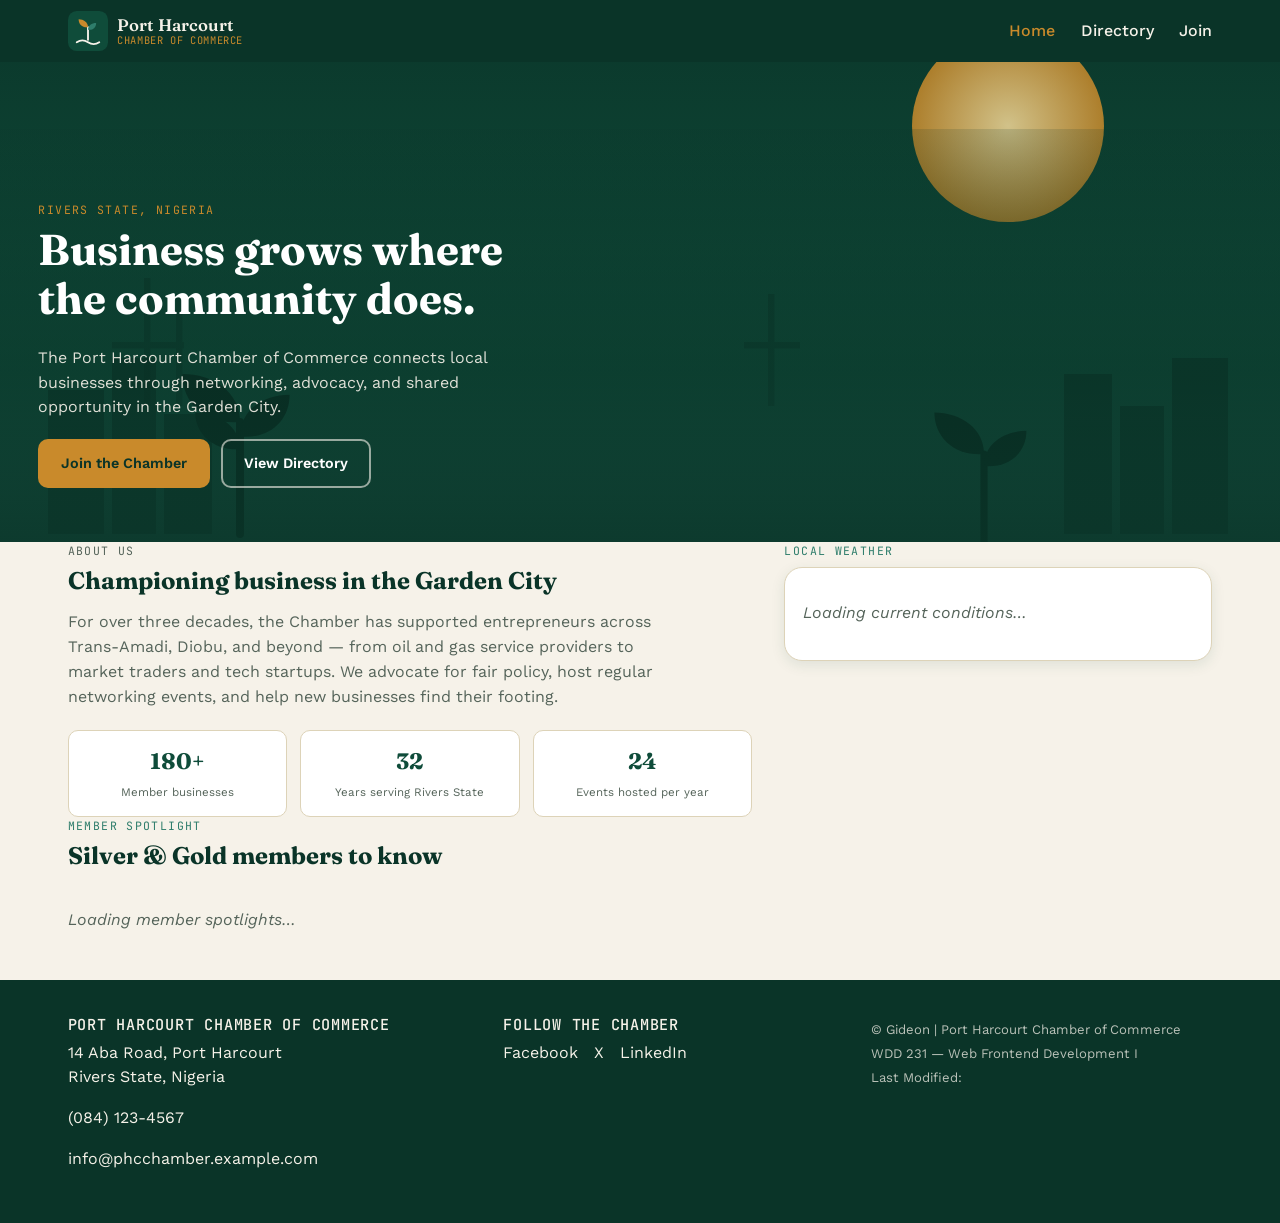
==== chamber/index.html @ ccfe1f6c "feat: add home page functionality and styles - Implemented home.js to manage member data, navigation" ====
<!DOCTYPE html>
<html lang="en">

<head>
    <meta charset="UTF-8">
    <meta name="viewport" content="width=device-width, initial-scale=1.0">
    <title>Port Harcourt Chamber of Commerce</title>
    <meta name="description"
        content="The Port Harcourt Chamber of Commerce connects businesses in the Garden City through networking, advocacy, and a verified member directory.">
    <meta name="author" content="Gideon">

    <!-- Favicon -->
    <link rel="icon"
        href="[data-uri]"
        type="image/svg+xml">
    <link rel="alternate icon" href="images/favicon.ico">

    <!-- Facebook / Open Graph meta -->
    <!-- NOTE: replace YOUR-USERNAME below with your actual GitHub username once the repo is pushed. -->
    <meta property="og:title" content="Port Harcourt Chamber of Commerce">
    <meta property="og:description"
        content="Connecting businesses in the Garden City through networking, advocacy, and a verified member directory.">
    <meta property="og:image" content="https://gideonedet20.github.io/wdd231/chamber/images/og-image.png">
    <meta property="og:url" content="https://gideonedet20.github.io/wdd231/chamber/index.html">
    <meta property="og:type" content="website">

    <!-- Fonts -->
    <link rel="stylesheet" href="./style/normalize.css">
    <link rel="stylesheet" href="./style/large.css">
    <link rel="stylesheet" href="./style/home.css">
    <link rel="preconnect" href="https://fonts.googleapis.com">
    <link rel="preconnect" href="https://fonts.gstatic.com" crossorigin>
    <link
        href="https://fonts.googleapis.com/css2?family=Fraunces:opsz,wght@9..144,500;9..144,600;9..144,900&family=Work+Sans:wght@400;500;600&family=JetBrains+Mono:wght@400;500&display=swap"
        rel="stylesheet">
    <script src="./scripts/home.js"></script>


    <header class="site-header">
        <div class="header-inner">
            <a href="index.html" class="brand">
                <img src="[data-uri]"
                    alt="" class="brand-mark" width="40" height="40">
                <span class="brand-text">
                    <span class="brand-name">Port Harcourt</span>
                    <span class="brand-sub">Chamber of Commerce</span>
                </span>
            </a>

            <button class="nav-toggle" id="navToggle" aria-expanded="false" aria-controls="primaryNav"
                aria-label="Open menu">
                <span class="bar"></span>
                <span class="bar"></span>
                <span class="bar"></span>
            </button>

            <nav class="primary-nav" id="primaryNav">
                <ul>
                    <li><a href="./index.html" aria-current="page">Home</a></li>
                    <li><a href="directory.html">Directory</a></li>
                    <li><a href="#">Join</a></li>
                </ul>
            </nav>
        </div>
    </header>

    <main class="home-main">

        <section class="hero"
            style="background-image: url('[data-uri]');">
            <div class="hero-overlay">
                <p class="eyebrow eyebrow-light">Rivers State, Nigeria</p>
                <h1>Business grows where the community does.</h1>
                <p class="hero-text">The Port Harcourt Chamber of Commerce connects local businesses through networking,
                    advocacy, and shared opportunity in the Garden City.</p>
                <div class="hero-actions">
                    <a href="join.html" class="btn btn-primary">Join the Chamber</a>
                    <a href="directory.html" class="btn btn-ghost">View Directory</a>
                </div>
            </div>
        </section>

        <section class="info-weather">
            <div class="info-col">
                <p class="eyebrow">About Us</p>
                <h2>Championing business in the Garden City</h2>
                <p>For over three decades, the Chamber has supported entrepreneurs across Trans-Amadi, Diobu, and beyond
                    &mdash; from oil and gas service providers to market traders and tech startups. We advocate for fair
                    policy, host regular networking events, and help new businesses find their footing.</p>
                <ul class="stat-list">
                    <li><span class="stat-number">180+</span><span class="stat-label">Member businesses</span></li>
                    <li><span class="stat-number">32</span><span class="stat-label">Years serving Rivers State</span>
                    </li>
                    <li><span class="stat-number">24</span><span class="stat-label">Events hosted per year</span></li>
                </ul>
            </div>

            <div class="weather-col" aria-label="Current weather in Port Harcourt">
                <p class="eyebrow">Local Weather</p>
                <div class="weather-card" id="weatherCard">
                    <p class="loading-msg">Loading current conditions&hellip;</p>
                </div>
                <ul class="forecast-list" id="forecastList"></ul>
            </div>
        </section>

        <section class="spotlight">
            <p class="eyebrow">Member Spotlight</p>
            <h2>Silver &amp; Gold members to know</h2>
            <div class="spotlight-grid" id="spotlightGrid">
                <p class="loading-msg">Loading member spotlights&hellip;</p>
            </div>
        </section>

    </main>

    <footer class="site-footer">
        <div class="footer-inner">
            <div class="footer-col">
                <h2>Port Harcourt Chamber of Commerce</h2>
                <address>
                    14 Aba Road, Port Harcourt<br>
                    Rivers State, Nigeria
                </address>
                <p><a href="tel:+2348041234567">(084) 123-4567</a></p>
                <p><a href="mailto:info@phcchamber.example.com">info@phcchamber.example.com</a></p>
            </div>

            <div class="footer-col">
                <h2>Follow the Chamber</h2>
                <ul class="social-list">
                    <li><a href="https://facebook.com" target="_blank" rel="noopener">Facebook</a></li>
                    <li><a href="https://x.com" target="_blank" rel="noopener">X</a></li>
                    <li><a href="https://linkedin.com" target="_blank" rel="noopener">LinkedIn</a></li>
                </ul>
            </div>

            <div class="footer-col footer-meta">
                <p>&copy; <span id="copyrightYear"></span> Gideon | Port Harcourt Chamber of Commerce</p>
                <p>WDD 231 &mdash; Web Frontend Development I</p>
                <p>Last Modified: <span id="lastModified"></span></p>
            </div>
        </div>
    </footer>
---- chamber/style/large.css ----
@media screen and (min-width: 640px) {
  .directory-controls {
    flex-direction: row;
    align-items: center;
    justify-content: space-between;
  }
 
  .directory-wrapper.grid-view {
    grid-template-columns: repeat(2, 1fr);
  }
 
  .footer-inner {
    grid-template-columns: repeat(2, 1fr);
  }
}
 
/* ---------- Desktop: 900px+ ---------- */
@media screen and (min-width: 900px) {
  .nav-toggle {
    display: none;
  }
 
  .primary-nav {
    flex-basis: auto;
    max-height: none;
    overflow: visible;
  }
  .primary-nav ul {
    flex-direction: row;
    gap: 1.6rem;
    padding: 0;
  }
  .primary-nav a {
    border-bottom: none;
    padding: 0.3rem 0;
  }
 
  .directory-intro h1 {
    font-size: 2.5rem;
    max-width: 24ch;
  }
 
  .directory-wrapper.grid-view {
    grid-template-columns: repeat(3, 1fr);
  }
 
  .footer-inner {
    grid-template-columns: 1.2fr 1fr 1fr;
  }
}
 
/* ---------- Large desktop: 1180px+ ---------- */
@media screen and (min-width: 1180px) {
  .directory-wrapper.grid-view {
    grid-template-columns: repeat(4, 1fr);
  }
}
 
/* ---------- Home page breakpoints ---------- */
@media screen and (min-width: 640px) {
  .spotlight-grid {
    grid-template-columns: repeat(2, 1fr);
  }
}
 
@media screen and (min-width: 900px) {
  .hero {
    min-height: 480px;
  }
  .hero-overlay {
    padding: 4.5rem 2.4rem 3.4rem;
  }
  .hero h1 {
    font-size: 2.7rem;
    max-width: 16ch;
  }
 
  .info-weather {
    grid-template-columns: 1.6fr 1fr;
    align-items: start;
  }
 
  .spotlight-grid {
    grid-template-columns: repeat(3, 1fr);
  }
  .spotlight-card {
    flex-direction: column;
  }
}
---- chamber/style/home.css ----
:root {
  /* Color: Garden City greens, riverside sand, and brass from the oil economy */
  --color-primary: #0F4C3A;
  --color-primary-dark: #0A3428;
  --color-secondary: #C98A2B;
  --color-accent: #2E7D6B;
  --color-bg: #F6F2E9;
  --color-bg-alt: #EFE8D8;
  --color-text: #1E2A22;
  --color-text-muted: #55645A;
  --color-white: #FFFFFF;
  --color-card-border: #DDD3B8;
 
  /* Type */
  --font-display: "Fraunces", Georgia, serif;
  --font-body: "Work Sans", Arial, sans-serif;
  --font-mono: "JetBrains Mono", Consolas, monospace;
 
  --radius-md: 10px;
  --radius-lg: 18px;
  --shadow-card: 0 4px 14px rgba(15, 76, 58, 0.10);
}
 
/* ---------- Base ---------- */
body {
  font-family: var(--font-body);
  background-color: var(--color-bg);
  color: var(--color-text);
  line-height: 1.55;
}
 
h1, h2, h3 {
  font-family: var(--font-display);
  color: var(--color-primary-dark);
  line-height: 1.15;
  margin: 0 0 0.5em;
}
 
a {
  color: var(--color-primary);
  text-decoration: none;
}
a:hover, a:focus-visible {
  text-decoration: underline;
}
 
:focus-visible {
  outline: 3px solid var(--color-secondary);
  outline-offset: 2px;
}
 
main {
  max-width: 1180px;
  margin: 0 auto;
  padding: 0 1.1rem 3rem;
}
 
/* ---------- Header ---------- */
.site-header {
  background-color: var(--color-primary-dark);
  color: var(--color-bg);
  position: sticky;
  top: 0;
  z-index: 50;
}
 
.header-inner {
  max-width: 1180px;
  margin: 0 auto;
  padding: 0.7rem 1.1rem;
  display: flex;
  align-items: center;
  justify-content: space-between;
  flex-wrap: wrap;
}
 
.brand {
  display: flex;
  align-items: center;
  gap: 0.6rem;
  color: var(--color-bg);
}
.brand:hover, .brand:focus-visible {
  text-decoration: none;
}
.brand-mark {
  border-radius: 6px;
}
.brand-text {
  display: flex;
  flex-direction: column;
  line-height: 1.1;
}
.brand-name {
  font-family: var(--font-display);
  font-weight: 600;
  font-size: 1.05rem;
}
.brand-sub {
  font-family: var(--font-mono);
  font-size: 0.65rem;
  letter-spacing: 0.06em;
  text-transform: uppercase;
  color: var(--color-secondary);
}
 
/* Hamburger */
.nav-toggle {
  background: none;
  border: none;
  cursor: pointer;
  padding: 0.4rem;
  display: flex;
  flex-direction: column;
  gap: 4px;
}
.nav-toggle .bar {
  width: 26px;
  height: 3px;
  background-color: var(--color-bg);
  border-radius: 2px;
  transition: transform 0.2s ease, opacity 0.2s ease;
}
.nav-toggle[aria-expanded="true"] .bar:nth-child(1) {
  transform: translateY(7px) rotate(45deg);
}
.nav-toggle[aria-expanded="true"] .bar:nth-child(2) {
  opacity: 0;
}
.nav-toggle[aria-expanded="true"] .bar:nth-child(3) {
  transform: translateY(-7px) rotate(-45deg);
}
 
.primary-nav {
  flex-basis: 100%;
  max-height: 0;
  overflow: hidden;
  transition: max-height 0.25s ease;
}
.primary-nav.open {
  max-height: 240px;
}
.primary-nav ul {
  list-style: none;
  display: flex;
  flex-direction: column;
  padding: 0.5rem 0 0.8rem;
}
.primary-nav a {
  display: block;
  color: var(--color-bg);
  padding: 0.55rem 0.2rem;
  font-weight: 500;
  border-bottom: 1px solid rgba(246, 242, 233, 0.12);
}
.primary-nav a[aria-current="page"] {
  color: var(--color-secondary);
}
 
/* ---------- Directory intro ---------- */
.directory-intro {
  padding: 2.2rem 0 1.2rem;
}
.eyebrow {
  font-family: var(--font-mono);
  text-transform: uppercase;
  letter-spacing: 0.12em;
  font-size: 0.72rem;
  color: var(--color-accent);
  margin: 0 0 0.4rem;
}
.directory-intro h1 {
  font-size: 1.9rem;
  max-width: 20ch;
}
.intro-text {
  max-width: 62ch;
  color: var(--color-text-muted);
}
 
.directory-controls {
  display: flex;
  flex-direction: column;
  gap: 0.9rem;
  margin-top: 1.4rem;
  padding-top: 1.1rem;
  border-top: 1px solid var(--color-card-border);
}
 
.member-count {
  font-family: var(--font-mono);
  font-size: 0.85rem;
  color: var(--color-text-muted);
  margin: 0;
}
 
.tier-legend {
  display: flex;
  gap: 0.5rem;
  flex-wrap: wrap;
}
.tier-chip {
  font-family: var(--font-mono);
  font-size: 0.7rem;
  padding: 0.25rem 0.6rem;
  border-radius: 999px;
  border: 1px solid var(--color-card-border);
  color: var(--color-text-muted);
}
.tier-chip.tier-3 { border-color: var(--color-secondary); color: var(--color-secondary); }
.tier-chip.tier-2 { border-color: var(--color-accent); color: var(--color-accent); }
.tier-chip.tier-1 { border-color: var(--color-text-muted); }
 
.view-toggle {
  display: flex;
  gap: 0.5rem;
}
.toggle-btn {
  display: flex;
  align-items: center;
  gap: 0.4rem;
  font-family: var(--font-body);
  font-weight: 500;
  font-size: 0.85rem;
  background: var(--color-white);
  border: 1px solid var(--color-card-border);
  color: var(--color-text);
  padding: 0.45rem 0.8rem;
  border-radius: var(--radius-md);
  cursor: pointer;
}
.toggle-btn svg {
  fill: currentColor;
}
.toggle-btn.active {
  background: var(--color-primary);
  border-color: var(--color-primary);
  color: var(--color-white);
}
 
/* ---------- Directory listings ---------- */
.loading-msg {
  color: var(--color-text-muted);
  font-style: italic;
}
 
.directory-wrapper {
  display: grid;
  gap: 1.1rem;
  margin-top: 1.6rem;
}
.directory-wrapper.grid-view {
  grid-template-columns: 1fr;
}
.directory-wrapper.list-view {
  grid-template-columns: 1fr;
}
 
.member-card {
  position: relative;
  background: var(--color-white);
  border: 1px solid var(--color-card-border);
  border-radius: var(--radius-lg);
  box-shadow: var(--shadow-card);
  padding: 1.3rem;
  display: flex;
  flex-direction: column;
  gap: 0.7rem;
}
 
.list-view .member-card {
  flex-direction: row;
  align-items: flex-start;
  gap: 1.1rem;
}
 
.member-card img.logo {
  width: 64px;
  height: 64px;
  border-radius: 50%;
  flex-shrink: 0;
}
 
.member-card .card-body {
  flex: 1;
  min-width: 0;
}
 
.member-card h3 {
  font-size: 1.05rem;
  margin: 0 0 0.15rem;
}
 
.member-card .category {
  font-family: var(--font-mono);
  font-size: 0.7rem;
  text-transform: uppercase;
  letter-spacing: 0.05em;
  color: var(--color-accent);
  margin: 0 0 0.5rem;
}
 
.member-card p {
  margin: 0.2rem 0;
  font-size: 0.9rem;
}
.member-card .tagline {
  color: var(--color-text-muted);
  font-size: 0.88rem;
}
.member-card .contact-line {
  font-size: 0.85rem;
}
 
.member-card .card-actions {
  margin-top: 0.5rem;
}
.member-card .card-actions a {
  font-family: var(--font-mono);
  font-size: 0.8rem;
  font-weight: 500;
}
 
/* Membership seal - the signature element: a stamped, certificate-style badge */
.seal {
  position: absolute;
  top: 1rem;
  right: 1rem;
  width: 52px;
  height: 52px;
  border-radius: 50%;
  border: 2px dashed var(--seal-color, var(--color-text-muted));
  display: flex;
  align-items: center;
  justify-content: center;
  transform: rotate(-8deg);
}
.seal .seal-inner {
  width: 40px;
  height: 40px;
  border-radius: 50%;
  border: 1px solid var(--seal-color, var(--color-text-muted));
  display: flex;
  align-items: center;
  justify-content: center;
  font-family: var(--font-mono);
  font-size: 0.55rem;
  font-weight: 500;
  text-transform: uppercase;
  letter-spacing: 0.03em;
  text-align: center;
  color: var(--seal-color, var(--color-text-muted));
  line-height: 1.05;
}
.seal.tier-3 { --seal-color: var(--color-secondary); }
.seal.tier-2 { --seal-color: var(--color-accent); }
.seal.tier-1 { --seal-color: var(--color-text-muted); }
 
/* ---------- Home: hero ---------- */
.home-main {
  max-width: none;
  padding: 0;
}
.home-main > .info-weather,
.home-main > .spotlight {
  max-width: 1180px;
  margin: 0 auto;
  padding: 0 1.1rem;
}
 
.hero {
  background-size: cover;
  background-position: center;
  display: flex;
  align-items: flex-end;
}
.hero-overlay {
  width: 100%;
  background: linear-gradient(180deg, rgba(10, 52, 40, 0.15) 0%, rgba(10, 52, 40, 0.88) 100%);
  padding: 3rem 1.1rem 2.4rem;
  color: var(--color-bg);
}
.eyebrow-light {
  color: var(--color-secondary);
}
.hero h1 {
  color: var(--color-white);
  font-size: 1.9rem;
  max-width: 18ch;
}
.hero-text {
  max-width: 50ch;
  color: rgba(246, 242, 233, 0.9);
}
.hero-actions {
  display: flex;
  flex-wrap: wrap;
  gap: 0.7rem;
  margin-top: 1.2rem;
}
 
.btn {
  display: inline-block;
  font-family: var(--font-body);
  font-weight: 600;
  font-size: 0.9rem;
  padding: 0.7rem 1.3rem;
  border-radius: var(--radius-md);
  border: 2px solid transparent;
}
.btn:hover, .btn:focus-visible {
  text-decoration: none;
}
.btn-primary {
  background-color: var(--color-secondary);
  color: var(--color-primary-dark);
}
.btn-primary:hover {
  background-color: #dda13f;
}
.btn-ghost {
  border-color: rgba(246, 242, 233, 0.6);
  color: var(--color-white);
}
.btn-ghost:hover {
  border-color: var(--color-white);
}
 
/* ---------- Home: info + weather ---------- */
.info-weather {
  padding-top: 2.4rem;
  padding-bottom: 2.4rem;
  display: grid;
  gap: 2rem;
}
.info-col p {
  max-width: 62ch;
  color: var(--color-text-muted);
}
.stat-list {
  list-style: none;
  display: grid;
  grid-template-columns: repeat(3, 1fr);
  gap: 0.8rem;
  margin-top: 1.3rem;
}
.stat-list li {
  background: var(--color-white);
  border: 1px solid var(--color-card-border);
  border-radius: var(--radius-md);
  padding: 0.8rem 0.6rem;
  text-align: center;
}
.stat-number {
  display: block;
  font-family: var(--font-display);
  font-size: 1.4rem;
  font-weight: 700;
  color: var(--color-primary);
}
.stat-label {
  font-size: 0.72rem;
  color: var(--color-text-muted);
}
 
.weather-card {
  background: var(--color-white);
  border: 1px solid var(--color-card-border);
  border-radius: var(--radius-lg);
  box-shadow: var(--shadow-card);
  padding: 1.1rem;
  display: flex;
  align-items: center;
  gap: 0.9rem;
  min-height: 88px;
}
.weather-temp {
  font-family: var(--font-display);
  font-size: 1.6rem;
  margin: 0;
  color: var(--color-primary-dark);
}
.weather-desc {
  margin: 0;
  text-transform: capitalize;
  font-size: 0.9rem;
}
.weather-feels {
  margin: 0.15rem 0 0;
  font-size: 0.78rem;
  color: var(--color-text-muted);
}
 
.forecast-list {
  list-style: none;
  display: flex;
  gap: 0.6rem;
  margin-top: 0.8rem;
}
.forecast-item {
  flex: 1;
  background: var(--color-white);
  border: 1px solid var(--color-card-border);
  border-radius: var(--radius-md);
  padding: 0.6rem 0.4rem;
  display: flex;
  flex-direction: column;
  align-items: center;
  gap: 0.15rem;
  font-size: 0.78rem;
}
.forecast-item img {
  margin: 0 auto;
}
 
/* ---------- Home: spotlight ---------- */
.spotlight {
  padding-bottom: 3rem;
}
.spotlight-grid {
  display: grid;
  gap: 1.1rem;
  margin-top: 1.4rem;
}
.spotlight-card {
  flex-direction: row;
  align-items: flex-start;
}
 
/* ---------- Footer ---------- */
.site-footer {
  background-color: var(--color-primary-dark);
  color: var(--color-bg);
  margin-top: 2rem;
}
.footer-inner {
  max-width: 1180px;
  margin: 0 auto;
  padding: 2.2rem 1.1rem;
  display: grid;
  gap: 1.6rem;
}
.footer-col h2 {
  font-size: 0.95rem;
  color: var(--color-bg);
  text-transform: uppercase;
  letter-spacing: 0.05em;
  font-family: var(--font-mono);
  font-weight: 500;
}
.footer-col address {
  font-style: normal;
}
.footer-col a {
  color: var(--color-bg);
}
.social-list {
  list-style: none;
  display: flex;
  gap: 1rem;
}
.footer-meta p {
  font-size: 0.82rem;
  color: rgba(246, 242, 233, 0.75);
  margin: 0.25rem 0;
}
 
/* =========================================================
   Wider-view rules, layered on top of small.css
   ========================================================= */
 
/* ---------- Tablet: 640px+ ---------- */
@media screen and (min-width: 640px) {
  .directory-controls {
    flex-direction: row;
    align-items: center;
    justify-content: space-between;
  }
 
  .directory-wrapper.grid-view {
    grid-template-columns: repeat(2, 1fr);
  }
 
  .footer-inner {
    grid-template-columns: repeat(2, 1fr);
  }
}
 
/* ---------- Desktop: 900px+ ---------- */
@media screen and (min-width: 900px) {
  .nav-toggle {
    display: none;
  }
 
  .primary-nav {
    flex-basis: auto;
    max-height: none;
    overflow: visible;
  }
  .primary-nav ul {
    flex-direction: row;
    gap: 1.6rem;
    padding: 0;
  }
  .primary-nav a {
    border-bottom: none;
    padding: 0.3rem 0;
  }
 
  .directory-intro h1 {
    font-size: 2.5rem;
    max-width: 24ch;
  }
 
  .directory-wrapper.grid-view {
    grid-template-columns: repeat(3, 1fr);
  }
 
  .footer-inner {
    grid-template-columns: 1.2fr 1fr 1fr;
  }
}
 
/* ---------- Large desktop: 1180px+ ---------- */
@media screen and (min-width: 1180px) {
  .directory-wrapper.grid-view {
    grid-template-columns: repeat(4, 1fr);
  }
}
 
/* ---------- Home page breakpoints ---------- */
@media screen and (min-width: 640px) {
  .spotlight-grid {
    grid-template-columns: repeat(2, 1fr);
  }
}
 
@media screen and (min-width: 900px) {
  .hero {
    min-height: 480px;
  }
  .hero-overlay {
    padding: 4.5rem 2.4rem 3.4rem;
  }
  .hero h1 {
    font-size: 2.7rem;
    max-width: 16ch;
  }
 
  .info-weather {
    grid-template-columns: 1.6fr 1fr;
    align-items: start;
  }
 
  .spotlight-grid {
    grid-template-columns: repeat(3, 1fr);
  }
  .spotlight-card {
    flex-direction: column;
  }
}
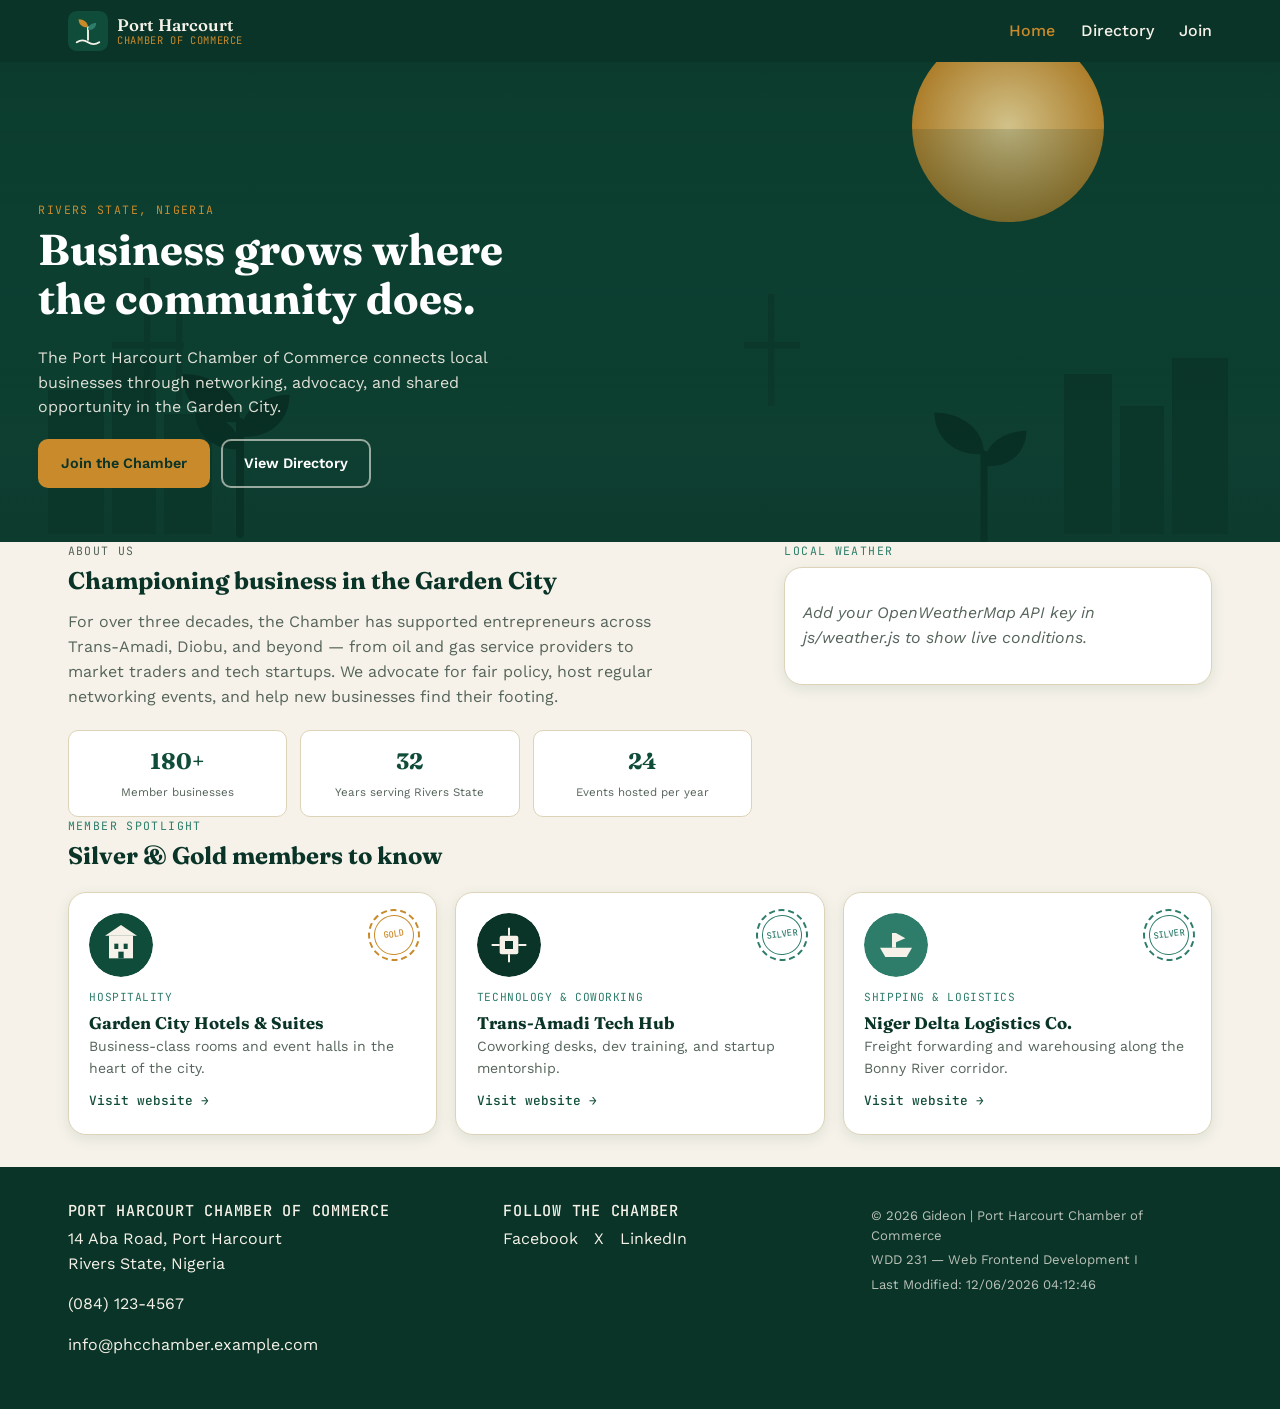
==== commit d3c66363: "Add JavaScript functionality for navigation, member spotlight, and weather widget; create responsive" ====
--- a/chamber/index.html
+++ b/chamber/index.html
@@ -2,143 +2,147 @@
 <html lang="en">
 
 <head>
-    <meta charset="UTF-8">
-    <meta name="viewport" content="width=device-width, initial-scale=1.0">
-    <title>Port Harcourt Chamber of Commerce</title>
-    <meta name="description"
-        content="The Port Harcourt Chamber of Commerce connects businesses in the Garden City through networking, advocacy, and a verified member directory.">
-    <meta name="author" content="Gideon">
+  <meta charset="UTF-8">
+  <meta name="viewport" content="width=device-width, initial-scale=1.0">
+  <title>Port Harcourt Chamber of Commerce</title>
+  <meta name="description"
+    content="The Port Harcourt Chamber of Commerce connects businesses in the Garden City through networking, advocacy, and a verified member directory.">
+  <meta name="author" content="Gideon Edet">
 
-    <!-- Favicon -->
-    <link rel="icon"
-        href="[data-uri]"
-        type="image/svg+xml">
-    <link rel="alternate icon" href="images/favicon.ico">
-
-    <!-- Facebook / Open Graph meta -->
-    <!-- NOTE: replace YOUR-USERNAME below with your actual GitHub username once the repo is pushed. -->
-    <meta property="og:title" content="Port Harcourt Chamber of Commerce">
-    <meta property="og:description"
-        content="Connecting businesses in the Garden City through networking, advocacy, and a verified member directory.">
-    <meta property="og:image" content="https://gideonedet20.github.io/wdd231/chamber/images/og-image.png">
-    <meta property="og:url" content="https://gideonedet20.github.io/wdd231/chamber/index.html">
-    <meta property="og:type" content="website">
-
-    <!-- Fonts -->
-    <link rel="stylesheet" href="./style/normalize.css">
-    <link rel="stylesheet" href="./style/large.css">
-    <link rel="stylesheet" href="./style/home.css">
-    <link rel="preconnect" href="https://fonts.googleapis.com">
-    <link rel="preconnect" href="https://fonts.gstatic.com" crossorigin>
-    <link
-        href="https://fonts.googleapis.com/css2?family=Fraunces:opsz,wght@9..144,500;9..144,600;9..144,900&family=Work+Sans:wght@400;500;600&family=JetBrains+Mono:wght@400;500&display=swap"
-        rel="stylesheet">
-    <script src="./scripts/home.js"></script>
+  <!-- Favicon -->
+  <link rel="icon" href="images/favicon.svg" type="image/svg+xml">
+  <link rel="alternate icon" href="images/favicon.ico">
 
 
-    <header class="site-header">
-        <div class="header-inner">
-            <a href="index.html" class="brand">
-                <img src="[data-uri]"
-                    alt="" class="brand-mark" width="40" height="40">
-                <span class="brand-text">
-                    <span class="brand-name">Port Harcourt</span>
-                    <span class="brand-sub">Chamber of Commerce</span>
-                </span>
-            </a>
+  <meta property="og:title" content="Port Harcourt Chamber of Commerce">
+  <meta property="og:description"
+    content="Connecting businesses in the Garden City through networking, advocacy, and a verified member directory.">
+  <meta property="og:image" content="https://gideonedet20.github.io/wdd231/chamber/images/og-image.png">
+  <meta property="og:url" content="https://gideonedet20.github.io/wdd231/chamber/index.html">
+  <meta property="og:type" content="website">
 
-            <button class="nav-toggle" id="navToggle" aria-expanded="false" aria-controls="primaryNav"
-                aria-label="Open menu">
-                <span class="bar"></span>
-                <span class="bar"></span>
-                <span class="bar"></span>
-            </button>
+  <!-- Fonts -->
+  <link rel="preconnect" href="https://fonts.googleapis.com">
+  <link rel="preconnect" href="https://fonts.gstatic.com" crossorigin>
+  <link
+    href="https://fonts.googleapis.com/css2?family=Fraunces:opsz,wght@9..144,500;9..144,600;9..144,900&family=Work+Sans:wght@400;500;600&family=JetBrains+Mono:wght@400;500&display=swap"
+    rel="stylesheet">
 
-            <nav class="primary-nav" id="primaryNav">
-                <ul>
-                    <li><a href="./index.html" aria-current="page">Home</a></li>
-                    <li><a href="directory.html">Directory</a></li>
-                    <li><a href="#">Join</a></li>
-                </ul>
-            </nav>
+  <!-- CSS: normalize first, then mobile-first, then wider-view rules -->
+  <link rel="stylesheet" href="./style/normalize.css">
+  <link rel="stylesheet" href="./style/small.css">
+  <link rel="stylesheet" href="./style/larger.css">
+
+  <script src="./scripts/common.js" defer></script>
+  <script src="./scripts/weather.js" defer></script>
+  <script src="./scripts/spotlight.js" defer></script>
+</head>
+
+<body>
+
+  <header class="site-header">
+    <div class="header-inner">
+      <a href="index.html" class="brand">
+        <img src="./images/images/favicon.svg" alt="" class="brand-mark" width="40" height="40">
+        <span class="brand-text">
+          <span class="brand-name">Port Harcourt</span>
+          <span class="brand-sub">Chamber of Commerce</span>
+        </span>
+      </a>
+
+      <button class="nav-toggle" id="navToggle" aria-expanded="false" aria-controls="primaryNav" aria-label="Open menu">
+        <span class="bar"></span>
+        <span class="bar"></span>
+        <span class="bar"></span>
+      </button>
+
+      <nav class="primary-nav" id="primaryNav">
+        <ul>
+          <li><a href="index.html" aria-current="page">Home</a></li>
+          <li><a href="directory.html">Directory</a></li>
+          <li><a href="join.html">Join</a></li>
+        </ul>
+      </nav>
+    </div>
+  </header>
+
+  <main class="home-main">
+
+    <section class="hero" style="background-image: url('./images/images/hero.svg');">
+      <div class="hero-overlay">
+        <p class="eyebrow eyebrow-light">Rivers State, Nigeria</p>
+        <h1>Business grows where the community does.</h1>
+        <p class="hero-text">The Port Harcourt Chamber of Commerce connects local businesses through networking,
+          advocacy, and shared opportunity in the Garden City.</p>
+        <div class="hero-actions">
+          <a href="join.html" class="btn btn-primary">Join the Chamber</a>
+          <a href="directory.html" class="btn btn-ghost">View Directory</a>
         </div>
-    </header>
+      </div>
+    </section>
 
-    <main class="home-main">
+    <section class="info-weather">
+      <div class="info-col">
+        <p class="eyebrow">About Us</p>
+        <h2>Championing business in the Garden City</h2>
+        <p>For over three decades, the Chamber has supported entrepreneurs across Trans-Amadi, Diobu, and beyond &mdash;
+          from oil and gas service providers to market traders and tech startups. We advocate for fair policy, host
+          regular networking events, and help new businesses find their footing.</p>
+        <ul class="stat-list">
+          <li><span class="stat-number">180+</span><span class="stat-label">Member businesses</span></li>
+          <li><span class="stat-number">32</span><span class="stat-label">Years serving Rivers State</span></li>
+          <li><span class="stat-number">24</span><span class="stat-label">Events hosted per year</span></li>
+        </ul>
+      </div>
 
-        <section class="hero"
-            style="background-image: url('[data-uri]');">
-            <div class="hero-overlay">
-                <p class="eyebrow eyebrow-light">Rivers State, Nigeria</p>
-                <h1>Business grows where the community does.</h1>
-                <p class="hero-text">The Port Harcourt Chamber of Commerce connects local businesses through networking,
-                    advocacy, and shared opportunity in the Garden City.</p>
-                <div class="hero-actions">
-                    <a href="join.html" class="btn btn-primary">Join the Chamber</a>
-                    <a href="directory.html" class="btn btn-ghost">View Directory</a>
-                </div>
-            </div>
-        </section>
+      <div class="weather-col" aria-label="Current weather in Port Harcourt">
+        <p class="eyebrow">Local Weather</p>
+        <div class="weather-card" id="weatherCard">
+          <p class="loading-msg">Loading current conditions&hellip;</p>
+        </div>
+        <ul class="forecast-list" id="forecastList"></ul>
+      </div>
+    </section>
 
-        <section class="info-weather">
-            <div class="info-col">
-                <p class="eyebrow">About Us</p>
-                <h2>Championing business in the Garden City</h2>
-                <p>For over three decades, the Chamber has supported entrepreneurs across Trans-Amadi, Diobu, and beyond
-                    &mdash; from oil and gas service providers to market traders and tech startups. We advocate for fair
-                    policy, host regular networking events, and help new businesses find their footing.</p>
-                <ul class="stat-list">
-                    <li><span class="stat-number">180+</span><span class="stat-label">Member businesses</span></li>
-                    <li><span class="stat-number">32</span><span class="stat-label">Years serving Rivers State</span>
-                    </li>
-                    <li><span class="stat-number">24</span><span class="stat-label">Events hosted per year</span></li>
-                </ul>
-            </div>
+    <section class="spotlight">
+      <p class="eyebrow">Member Spotlight</p>
+      <h2>Silver &amp; Gold members to know</h2>
+      <div class="spotlight-grid" id="spotlightGrid">
+        <p class="loading-msg">Loading member spotlights&hellip;</p>
+      </div>
+    </section>
 
-            <div class="weather-col" aria-label="Current weather in Port Harcourt">
-                <p class="eyebrow">Local Weather</p>
-                <div class="weather-card" id="weatherCard">
-                    <p class="loading-msg">Loading current conditions&hellip;</p>
-                </div>
-                <ul class="forecast-list" id="forecastList"></ul>
-            </div>
-        </section>
+  </main>
 
-        <section class="spotlight">
-            <p class="eyebrow">Member Spotlight</p>
-            <h2>Silver &amp; Gold members to know</h2>
-            <div class="spotlight-grid" id="spotlightGrid">
-                <p class="loading-msg">Loading member spotlights&hellip;</p>
-            </div>
-        </section>
+  <footer class="site-footer">
+    <div class="footer-inner">
+      <div class="footer-col">
+        <h2>Port Harcourt Chamber of Commerce</h2>
+        <address>
+          14 Aba Road, Port Harcourt<br>
+          Rivers State, Nigeria
+        </address>
+        <p><a href="tel:+2348041234567">(084) 123-4567</a></p>
+        <p><a href="mailto:info@phcchamber.example.com">info@phcchamber.example.com</a></p>
+      </div>
 
-    </main>
+      <div class="footer-col">
+        <h2>Follow the Chamber</h2>
+        <ul class="social-list">
+          <li><a href="https://facebook.com" target="_blank" rel="noopener">Facebook</a></li>
+          <li><a href="https://x.com" target="_blank" rel="noopener">X</a></li>
+          <li><a href="https://linkedin.com" target="_blank" rel="noopener">LinkedIn</a></li>
+        </ul>
+      </div>
 
-    <footer class="site-footer">
-        <div class="footer-inner">
-            <div class="footer-col">
-                <h2>Port Harcourt Chamber of Commerce</h2>
-                <address>
-                    14 Aba Road, Port Harcourt<br>
-                    Rivers State, Nigeria
-                </address>
-                <p><a href="tel:+2348041234567">(084) 123-4567</a></p>
-                <p><a href="mailto:info@phcchamber.example.com">info@phcchamber.example.com</a></p>
-            </div>
+      <div class="footer-col footer-meta">
+        <p>&copy; <span id="copyrightYear"></span> Gideon | Port Harcourt Chamber of Commerce</p>
+        <p>WDD 231 &mdash; Web Frontend Development I</p>
+        <p>Last Modified: <span id="lastModified"></span></p>
+      </div>
+    </div>
+  </footer>
 
-            <div class="footer-col">
-                <h2>Follow the Chamber</h2>
-                <ul class="social-list">
-                    <li><a href="https://facebook.com" target="_blank" rel="noopener">Facebook</a></li>
-                    <li><a href="https://x.com" target="_blank" rel="noopener">X</a></li>
-                    <li><a href="https://linkedin.com" target="_blank" rel="noopener">LinkedIn</a></li>
-                </ul>
-            </div>
+</body>
 
-            <div class="footer-col footer-meta">
-                <p>&copy; <span id="copyrightYear"></span> Gideon | Port Harcourt Chamber of Commerce</p>
-                <p>WDD 231 &mdash; Web Frontend Development I</p>
-                <p>Last Modified: <span id="lastModified"></span></p>
-            </div>
-        </div>
-    </footer>+</html>
--- a/chamber/style/small.css
+++ b/chamber/style/small.css
@@ -0,0 +1,571 @@
+/* =========================================================
+   Port Harcourt Chamber of Commerce
+   Design tokens + mobile-first base styles (320px and up)
+   ========================================================= */
+
+:root {
+  /* Color: Garden City greens, riverside sand, and brass from the oil economy */
+  --color-primary: #0F4C3A;
+  --color-primary-dark: #0A3428;
+  --color-secondary: #C98A2B;
+  --color-accent: #2E7D6B;
+  --color-bg: #F6F2E9;
+  --color-bg-alt: #EFE8D8;
+  --color-text: #1E2A22;
+  --color-text-muted: #55645A;
+  --color-white: #FFFFFF;
+  --color-card-border: #DDD3B8;
+
+  /* Type */
+  --font-display: "Fraunces", Georgia, serif;
+  --font-body: "Work Sans", Arial, sans-serif;
+  --font-mono: "JetBrains Mono", Consolas, monospace;
+
+  --radius-md: 10px;
+  --radius-lg: 18px;
+  --shadow-card: 0 4px 14px rgba(15, 76, 58, 0.10);
+}
+
+/* ---------- Base ---------- */
+body {
+  font-family: var(--font-body);
+  background-color: var(--color-bg);
+  color: var(--color-text);
+  line-height: 1.55;
+}
+
+h1, h2, h3 {
+  font-family: var(--font-display);
+  color: var(--color-primary-dark);
+  line-height: 1.15;
+  margin: 0 0 0.5em;
+}
+
+a {
+  color: var(--color-primary);
+  text-decoration: none;
+}
+a:hover, a:focus-visible {
+  text-decoration: underline;
+}
+
+:focus-visible {
+  outline: 3px solid var(--color-secondary);
+  outline-offset: 2px;
+}
+
+main {
+  max-width: 1180px;
+  margin: 0 auto;
+  padding: 0 1.1rem 3rem;
+}
+
+/* ---------- Header ---------- */
+.site-header {
+  background-color: var(--color-primary-dark);
+  color: var(--color-bg);
+  position: sticky;
+  top: 0;
+  z-index: 50;
+}
+
+.header-inner {
+  max-width: 1180px;
+  margin: 0 auto;
+  padding: 0.7rem 1.1rem;
+  display: flex;
+  align-items: center;
+  justify-content: space-between;
+  flex-wrap: wrap;
+}
+
+.brand {
+  display: flex;
+  align-items: center;
+  gap: 0.6rem;
+  color: var(--color-bg);
+}
+.brand:hover, .brand:focus-visible {
+  text-decoration: none;
+}
+.brand-mark {
+  border-radius: 6px;
+}
+.brand-text {
+  display: flex;
+  flex-direction: column;
+  line-height: 1.1;
+}
+.brand-name {
+  font-family: var(--font-display);
+  font-weight: 600;
+  font-size: 1.05rem;
+}
+.brand-sub {
+  font-family: var(--font-mono);
+  font-size: 0.65rem;
+  letter-spacing: 0.06em;
+  text-transform: uppercase;
+  color: var(--color-secondary);
+}
+
+/* Hamburger */
+.nav-toggle {
+  background: none;
+  border: none;
+  cursor: pointer;
+  padding: 0.4rem;
+  display: flex;
+  flex-direction: column;
+  gap: 4px;
+}
+.nav-toggle .bar {
+  width: 26px;
+  height: 3px;
+  background-color: var(--color-bg);
+  border-radius: 2px;
+  transition: transform 0.2s ease, opacity 0.2s ease;
+}
+.nav-toggle[aria-expanded="true"] .bar:nth-child(1) {
+  transform: translateY(7px) rotate(45deg);
+}
+.nav-toggle[aria-expanded="true"] .bar:nth-child(2) {
+  opacity: 0;
+}
+.nav-toggle[aria-expanded="true"] .bar:nth-child(3) {
+  transform: translateY(-7px) rotate(-45deg);
+}
+
+.primary-nav {
+  flex-basis: 100%;
+  max-height: 0;
+  overflow: hidden;
+  transition: max-height 0.25s ease;
+}
+.primary-nav.open {
+  max-height: 240px;
+}
+.primary-nav ul {
+  list-style: none;
+  display: flex;
+  flex-direction: column;
+  padding: 0.5rem 0 0.8rem;
+}
+.primary-nav a {
+  display: block;
+  color: var(--color-bg);
+  padding: 0.55rem 0.2rem;
+  font-weight: 500;
+  border-bottom: 1px solid rgba(246, 242, 233, 0.12);
+}
+.primary-nav a[aria-current="page"] {
+  color: var(--color-secondary);
+}
+
+/* ---------- Directory intro ---------- */
+.directory-intro {
+  padding: 2.2rem 0 1.2rem;
+}
+.eyebrow {
+  font-family: var(--font-mono);
+  text-transform: uppercase;
+  letter-spacing: 0.12em;
+  font-size: 0.72rem;
+  color: var(--color-accent);
+  margin: 0 0 0.4rem;
+}
+.directory-intro h1 {
+  font-size: 1.9rem;
+  max-width: 20ch;
+}
+.intro-text {
+  max-width: 62ch;
+  color: var(--color-text-muted);
+}
+
+.directory-controls {
+  display: flex;
+  flex-direction: column;
+  gap: 0.9rem;
+  margin-top: 1.4rem;
+  padding-top: 1.1rem;
+  border-top: 1px solid var(--color-card-border);
+}
+
+.member-count {
+  font-family: var(--font-mono);
+  font-size: 0.85rem;
+  color: var(--color-text-muted);
+  margin: 0;
+}
+
+.tier-legend {
+  display: flex;
+  gap: 0.5rem;
+  flex-wrap: wrap;
+}
+.tier-chip {
+  font-family: var(--font-mono);
+  font-size: 0.7rem;
+  padding: 0.25rem 0.6rem;
+  border-radius: 999px;
+  border: 1px solid var(--color-card-border);
+  color: var(--color-text-muted);
+}
+.tier-chip.tier-3 { border-color: var(--color-secondary); color: var(--color-secondary); }
+.tier-chip.tier-2 { border-color: var(--color-accent); color: var(--color-accent); }
+.tier-chip.tier-1 { border-color: var(--color-text-muted); }
+
+.view-toggle {
+  display: flex;
+  gap: 0.5rem;
+}
+.toggle-btn {
+  display: flex;
+  align-items: center;
+  gap: 0.4rem;
+  font-family: var(--font-body);
+  font-weight: 500;
+  font-size: 0.85rem;
+  background: var(--color-white);
+  border: 1px solid var(--color-card-border);
+  color: var(--color-text);
+  padding: 0.45rem 0.8rem;
+  border-radius: var(--radius-md);
+  cursor: pointer;
+}
+.toggle-btn svg {
+  fill: currentColor;
+}
+.toggle-btn.active {
+  background: var(--color-primary);
+  border-color: transparent;
+  color: var(--color-white);
+}
+
+/* ---------- Directory listings ---------- */
+.loading-msg {
+  color: var(--color-text-muted);
+  font-style: italic;
+}
+
+.directory-wrapper {
+  display: grid;
+  gap: 1.1rem;
+  margin-top: 1.6rem;
+}
+.directory-wrapper.grid-view {
+  grid-template-columns: 1fr;
+}
+.directory-wrapper.list-view {
+  grid-template-columns: 1fr;
+}
+
+.member-card {
+  position: relative;
+  background: var(--color-white);
+  border: 1px solid var(--color-card-border);
+  border-radius: var(--radius-lg);
+  box-shadow: var(--shadow-card);
+  padding: 1.3rem;
+  display: flex;
+  flex-direction: column;
+  gap: 0.7rem;
+}
+
+.list-view .member-card {
+  flex-direction: row;
+  align-items: flex-start;
+  gap: 1.1rem;
+}
+
+.member-card img.logo {
+  width: 64px;
+  height: 64px;
+  border-radius: 50%;
+  flex-shrink: 0;
+}
+
+.member-card .card-body {
+  flex: 1;
+  min-width: 0;
+}
+
+.member-card h3 {
+  font-size: 1.05rem;
+  margin: 0 0 0.15rem;
+}
+
+.member-card .category {
+  font-family: var(--font-mono);
+  font-size: 0.7rem;
+  text-transform: uppercase;
+  letter-spacing: 0.05em;
+  color: var(--color-accent);
+  margin: 0 0 0.5rem;
+}
+
+.member-card p {
+  margin: 0.2rem 0;
+  font-size: 0.9rem;
+}
+.member-card .tagline {
+  color: var(--color-text-muted);
+  font-size: 0.88rem;
+}
+.member-card .contact-line {
+  font-size: 0.85rem;
+}
+
+.member-card .card-actions {
+  margin-top: 0.5rem;
+}
+.member-card .card-actions a {
+  font-family: var(--font-mono);
+  font-size: 0.8rem;
+  font-weight: 500;
+}
+
+/* Membership seal - the signature element: a stamped, certificate-style badge */
+.seal {
+  position: absolute;
+  top: 1rem;
+  right: 1rem;
+  width: 52px;
+  height: 52px;
+  border-radius: 50%;
+  border: 2px dashed var(--seal-color, var(--color-text-muted));
+  display: flex;
+  align-items: center;
+  justify-content: center;
+  transform: rotate(-8deg);
+}
+.seal .seal-inner {
+  width: 40px;
+  height: 40px;
+  border-radius: 50%;
+  border: 1px solid var(--seal-color, var(--color-text-muted));
+  display: flex;
+  align-items: center;
+  justify-content: center;
+  font-family: var(--font-mono);
+  font-size: 0.55rem;
+  font-weight: 500;
+  text-transform: uppercase;
+  letter-spacing: 0.03em;
+  text-align: center;
+  color: var(--seal-color, var(--color-text-muted));
+  line-height: 1.05;
+}
+.seal.tier-3 { --seal-color: var(--color-secondary); }
+.seal.tier-2 { --seal-color: var(--color-accent); }
+.seal.tier-1 { --seal-color: var(--color-text-muted); }
+
+/* ---------- Home: hero ---------- */
+.home-main {
+  max-width: none;
+  padding: 0;
+}
+.home-main > .info-weather,
+.home-main > .spotlight {
+  max-width: 1180px;
+  margin: 0 auto;
+  padding: 0 1.1rem;
+}
+
+.hero {
+  background-size: cover;
+  background-position: center;
+  display: flex;
+  align-items: flex-end;
+}
+.hero-overlay {
+  width: 100%;
+  background: linear-gradient(180deg, rgba(10, 52, 40, 0.15) 0%, rgba(10, 52, 40, 0.88) 100%);
+  padding: 3rem 1.1rem 2.4rem;
+  color: var(--color-bg);
+}
+.eyebrow-light {
+  color: var(--color-secondary);
+}
+.hero h1 {
+  color: var(--color-white);
+  font-size: 1.9rem;
+  max-width: 18ch;
+}
+.hero-text {
+  max-width: 50ch;
+  color: rgba(246, 242, 233, 0.9);
+}
+.hero-actions {
+  display: flex;
+  flex-wrap: wrap;
+  gap: 0.7rem;
+  margin-top: 1.2rem;
+}
+
+.btn {
+  display: inline-block;
+  font-family: var(--font-body);
+  font-weight: 600;
+  font-size: 0.9rem;
+  padding: 0.7rem 1.3rem;
+  border-radius: var(--radius-md);
+  border: 2px solid transparent;
+}
+.btn:hover, .btn:focus-visible {
+  text-decoration: none;
+}
+.btn-primary {
+  background-color: var(--color-secondary);
+  color: var(--color-primary-dark);
+}
+.btn-primary:hover {
+  background-color: #dda13f;
+}
+.btn-ghost {
+  border-color: rgba(246, 242, 233, 0.6);
+  color: var(--color-white);
+}
+.btn-ghost:hover {
+  border-color: var(--color-white);
+}
+
+/* ---------- Home: info + weather ---------- */
+.info-weather {
+  padding-top: 2.4rem;
+  padding-bottom: 2.4rem;
+  display: grid;
+  gap: 2rem;
+}
+.info-col p {
+  max-width: 62ch;
+  color: var(--color-text-muted);
+}
+.stat-list {
+  list-style: none;
+  display: grid;
+  grid-template-columns: repeat(3, 1fr);
+  gap: 0.8rem;
+  margin-top: 1.3rem;
+}
+.stat-list li {
+  background: var(--color-white);
+  border: 1px solid var(--color-card-border);
+  border-radius: var(--radius-md);
+  padding: 0.8rem 0.6rem;
+  text-align: center;
+}
+.stat-number {
+  display: block;
+  font-family: var(--font-display);
+  font-size: 1.4rem;
+  font-weight: 700;
+  color: var(--color-primary);
+}
+.stat-label {
+  font-size: 0.72rem;
+  color: var(--color-text-muted);
+}
+
+.weather-card {
+  background: var(--color-white);
+  border: 1px solid var(--color-card-border);
+  border-radius: var(--radius-lg);
+  box-shadow: var(--shadow-card);
+  padding: 1.1rem;
+  display: flex;
+  align-items: center;
+  gap: 0.9rem;
+  min-height: 88px;
+}
+.weather-temp {
+  font-family: var(--font-display);
+  font-size: 1.6rem;
+  margin: 0;
+  color: var(--color-primary-dark);
+}
+.weather-desc {
+  margin: 0;
+  text-transform: capitalize;
+  font-size: 0.9rem;
+}
+.weather-feels {
+  margin: 0.15rem 0 0;
+  font-size: 0.78rem;
+  color: var(--color-text-muted);
+}
+
+.forecast-list {
+  list-style: none;
+  display: flex;
+  gap: 0.6rem;
+  margin-top: 0.8rem;
+}
+.forecast-item {
+  flex: 1;
+  background: var(--color-white);
+  border: 1px solid var(--color-card-border);
+  border-radius: var(--radius-md);
+  padding: 0.6rem 0.4rem;
+  display: flex;
+  flex-direction: column;
+  align-items: center;
+  gap: 0.15rem;
+  font-size: 0.78rem;
+}
+.forecast-item img {
+  margin: 0 auto;
+}
+
+/* ---------- Home: spotlight ---------- */
+.spotlight {
+  padding-bottom: 3rem;
+}
+.spotlight-grid {
+  display: grid;
+  gap: 1.1rem;
+  margin-top: 1.4rem;
+}
+.spotlight-card {
+  flex-direction: row;
+  align-items: flex-start;
+}
+
+/* ---------- Footer ---------- */
+.site-footer {
+  background-color: var(--color-primary-dark);
+  color: var(--color-bg);
+  margin-top: 2rem;
+}
+.footer-inner {
+  max-width: 1180px;
+  margin: 0 auto;
+  padding: 2.2rem 1.1rem;
+  display: grid;
+  gap: 1.6rem;
+}
+.footer-col h2 {
+  font-size: 0.95rem;
+  color: var(--color-bg);
+  text-transform: uppercase;
+  letter-spacing: 0.05em;
+  font-family: var(--font-mono);
+  font-weight: 500;
+}
+.footer-col address {
+  font-style: normal;
+}
+.footer-col a {
+  color: var(--color-bg);
+}
+.social-list {
+  list-style: none;
+  display: flex;
+  gap: 1rem;
+}
+.footer-meta p {
+  font-size: 0.82rem;
+  color: rgba(246, 242, 233, 0.75);
+  margin: 0.25rem 0;
+}
--- a/chamber/style/larger.css
+++ b/chamber/style/larger.css
@@ -0,0 +1,94 @@
+/* =========================================================
+   Wider-view rules, layered on top of small.css
+   ========================================================= */
+
+/* ---------- Tablet: 640px+ ---------- */
+@media screen and (min-width: 640px) {
+  .directory-controls {
+    flex-direction: row;
+    align-items: center;
+    justify-content: space-between;
+  }
+
+  .directory-wrapper.grid-view {
+    grid-template-columns: repeat(2, 1fr);
+  }
+
+  .footer-inner {
+    grid-template-columns: repeat(2, 1fr);
+  }
+}
+
+/* ---------- Desktop: 900px+ ---------- */
+@media screen and (min-width: 900px) {
+  .nav-toggle {
+    display: none;
+  }
+
+  .primary-nav {
+    flex-basis: auto;
+    max-height: none;
+    overflow: visible;
+  }
+  .primary-nav ul {
+    flex-direction: row;
+    gap: 1.6rem;
+    padding: 0;
+  }
+  .primary-nav a {
+    border-bottom: none;
+    padding: 0.3rem 0;
+  }
+
+  .directory-intro h1 {
+    font-size: 2.5rem;
+    max-width: 24ch;
+  }
+
+  .directory-wrapper.grid-view {
+    grid-template-columns: repeat(3, 1fr);
+  }
+
+  .footer-inner {
+    grid-template-columns: 1.2fr 1fr 1fr;
+  }
+}
+
+/* ---------- Large desktop: 1180px+ ---------- */
+@media screen and (min-width: 1180px) {
+  .directory-wrapper.grid-view {
+    grid-template-columns: repeat(4, 1fr);
+  }
+}
+
+/* ---------- Home page breakpoints ---------- */
+@media screen and (min-width: 640px) {
+  .spotlight-grid {
+    grid-template-columns: repeat(2, 1fr);
+  }
+}
+
+@media screen and (min-width: 900px) {
+  .hero {
+    min-height: 480px;
+  }
+  .hero-overlay {
+    padding: 4.5rem 2.4rem 3.4rem;
+  }
+  .hero h1 {
+    font-size: 2.7rem;
+    max-width: 16ch;
+  }
+
+  .info-weather {
+    grid-template-columns: 1.6fr 1fr;
+    align-items: start;
+  }
+
+  .spotlight-grid {
+    grid-template-columns: repeat(3, 1fr);
+  }
+  .spotlight-card {
+    flex-direction: column;
+  }
+}
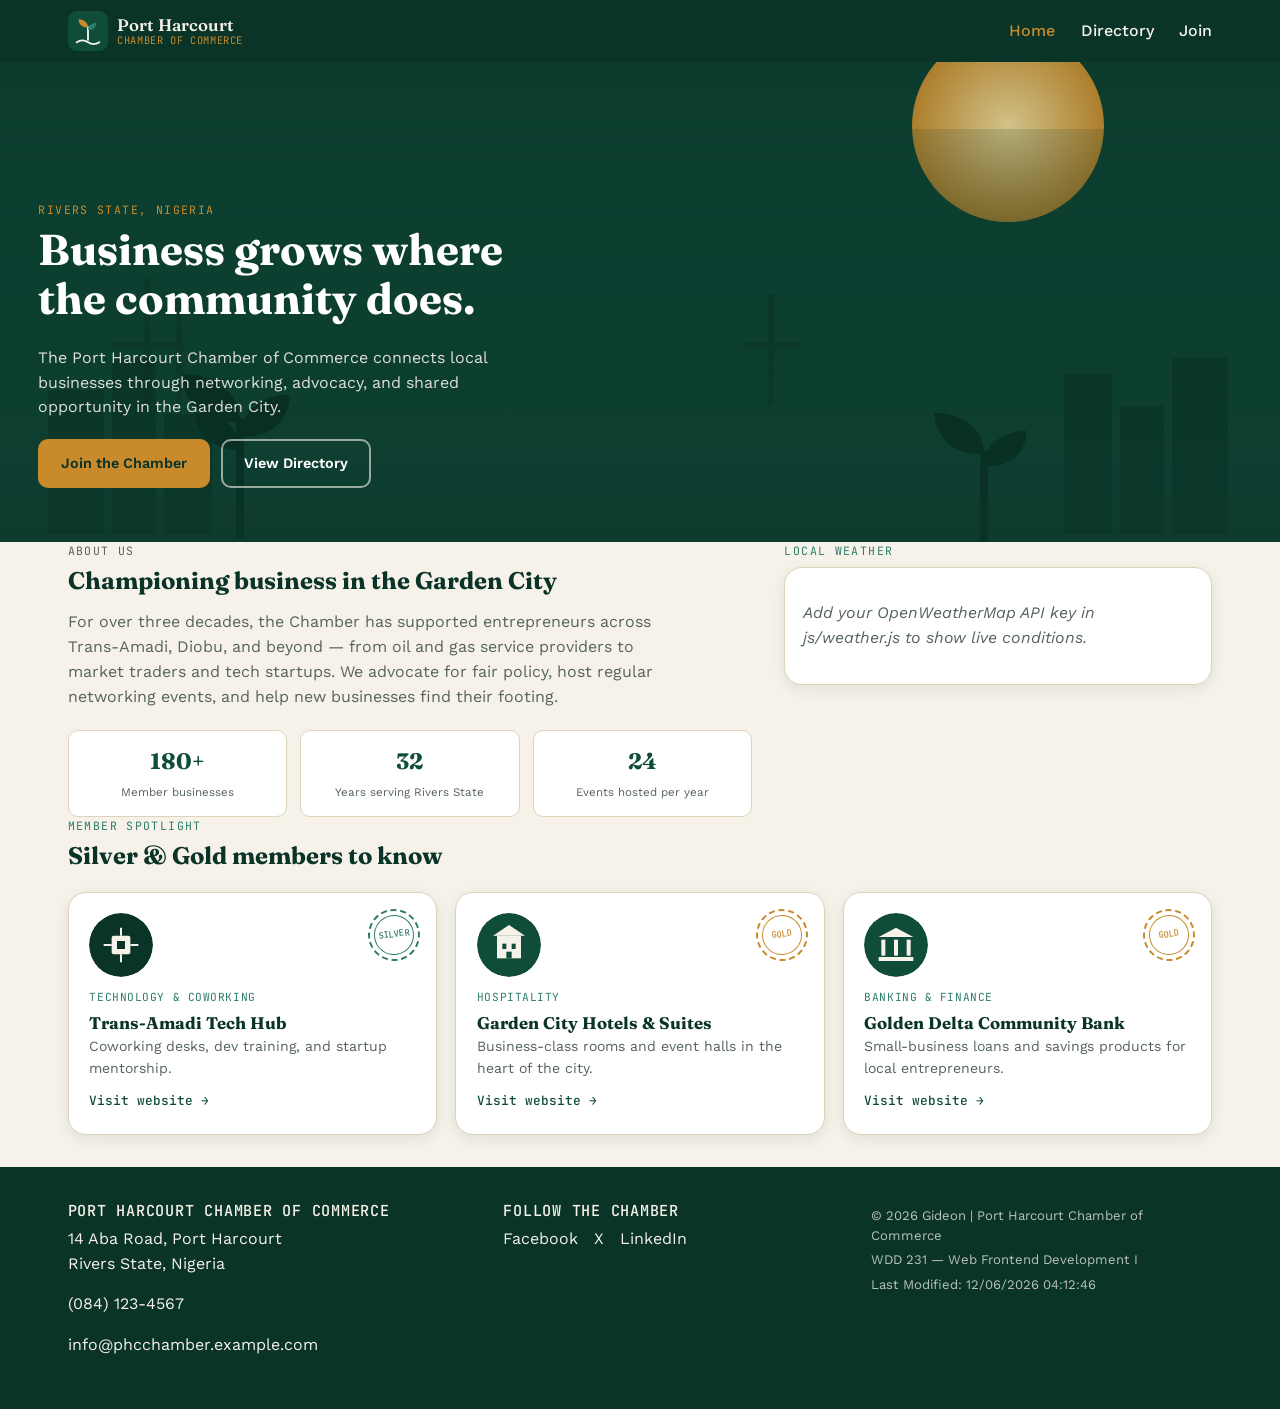
==== commit 59fac1a1: "feat: Add Join page and Thank You page with form handling - Created join.html for membership applica" ====
--- a/chamber/index.html
+++ b/chamber/index.html
@@ -59,8 +59,8 @@
       <nav class="primary-nav" id="primaryNav">
         <ul>
           <li><a href="index.html" aria-current="page">Home</a></li>
-          <li><a href="directory.html">Directory</a></li>
-          <li><a href="join.html">Join</a></li>
+          <li><a href="./directory.html">Directory</a></li>
+          <li><a href="../join/join.html">Join</a></li>
         </ul>
       </nav>
     </div>
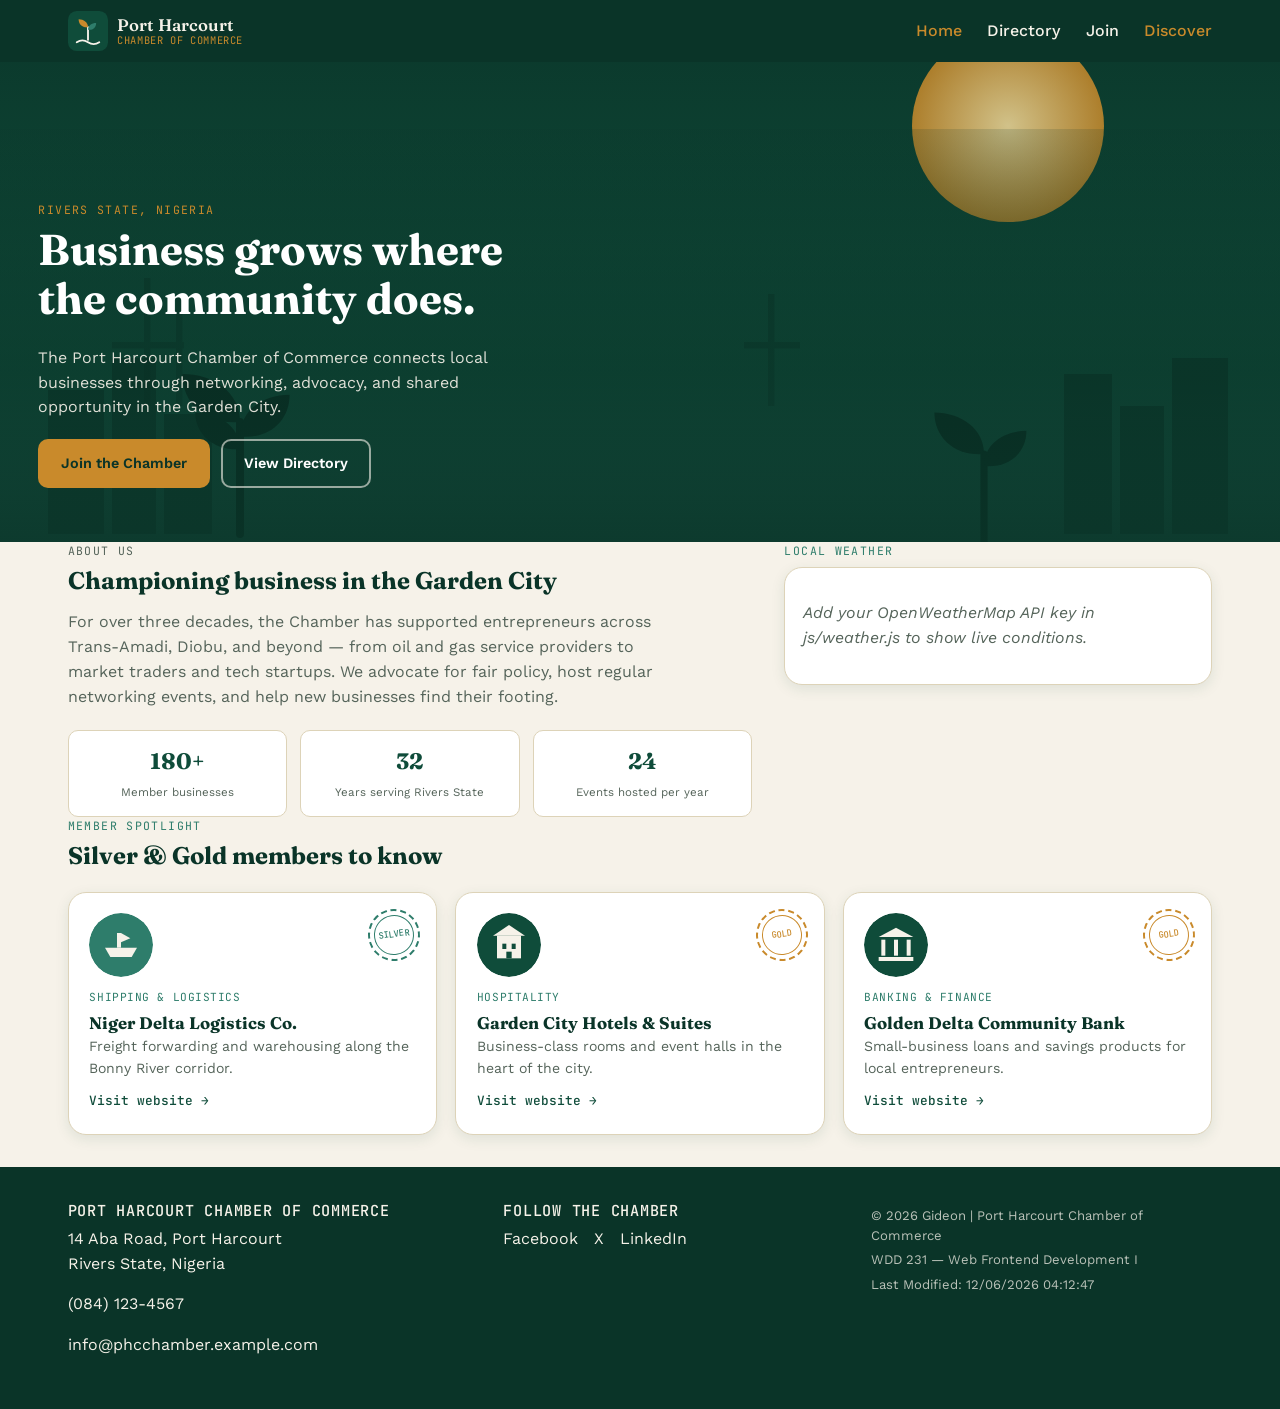
==== commit 51192b77: "Add discover page functionality with new styles and layout - Introduced discover.mjs to manage eight" ====
--- a/chamber/index.html
+++ b/chamber/index.html
@@ -58,9 +58,10 @@
 
       <nav class="primary-nav" id="primaryNav">
         <ul>
-          <li><a href="index.html" aria-current="page">Home</a></li>
-          <li><a href="./directory.html">Directory</a></li>
+          <li><a href="../chamber/index.html" aria-current="page">Home</a></li>
+          <li><a href="../chamber/directory.html">Directory</a></li>
           <li><a href="../join/join.html">Join</a></li>
+          <li><a href="../decovery/discover.html" aria-current="page">Discover</a></li>
         </ul>
       </nav>
     </div>
